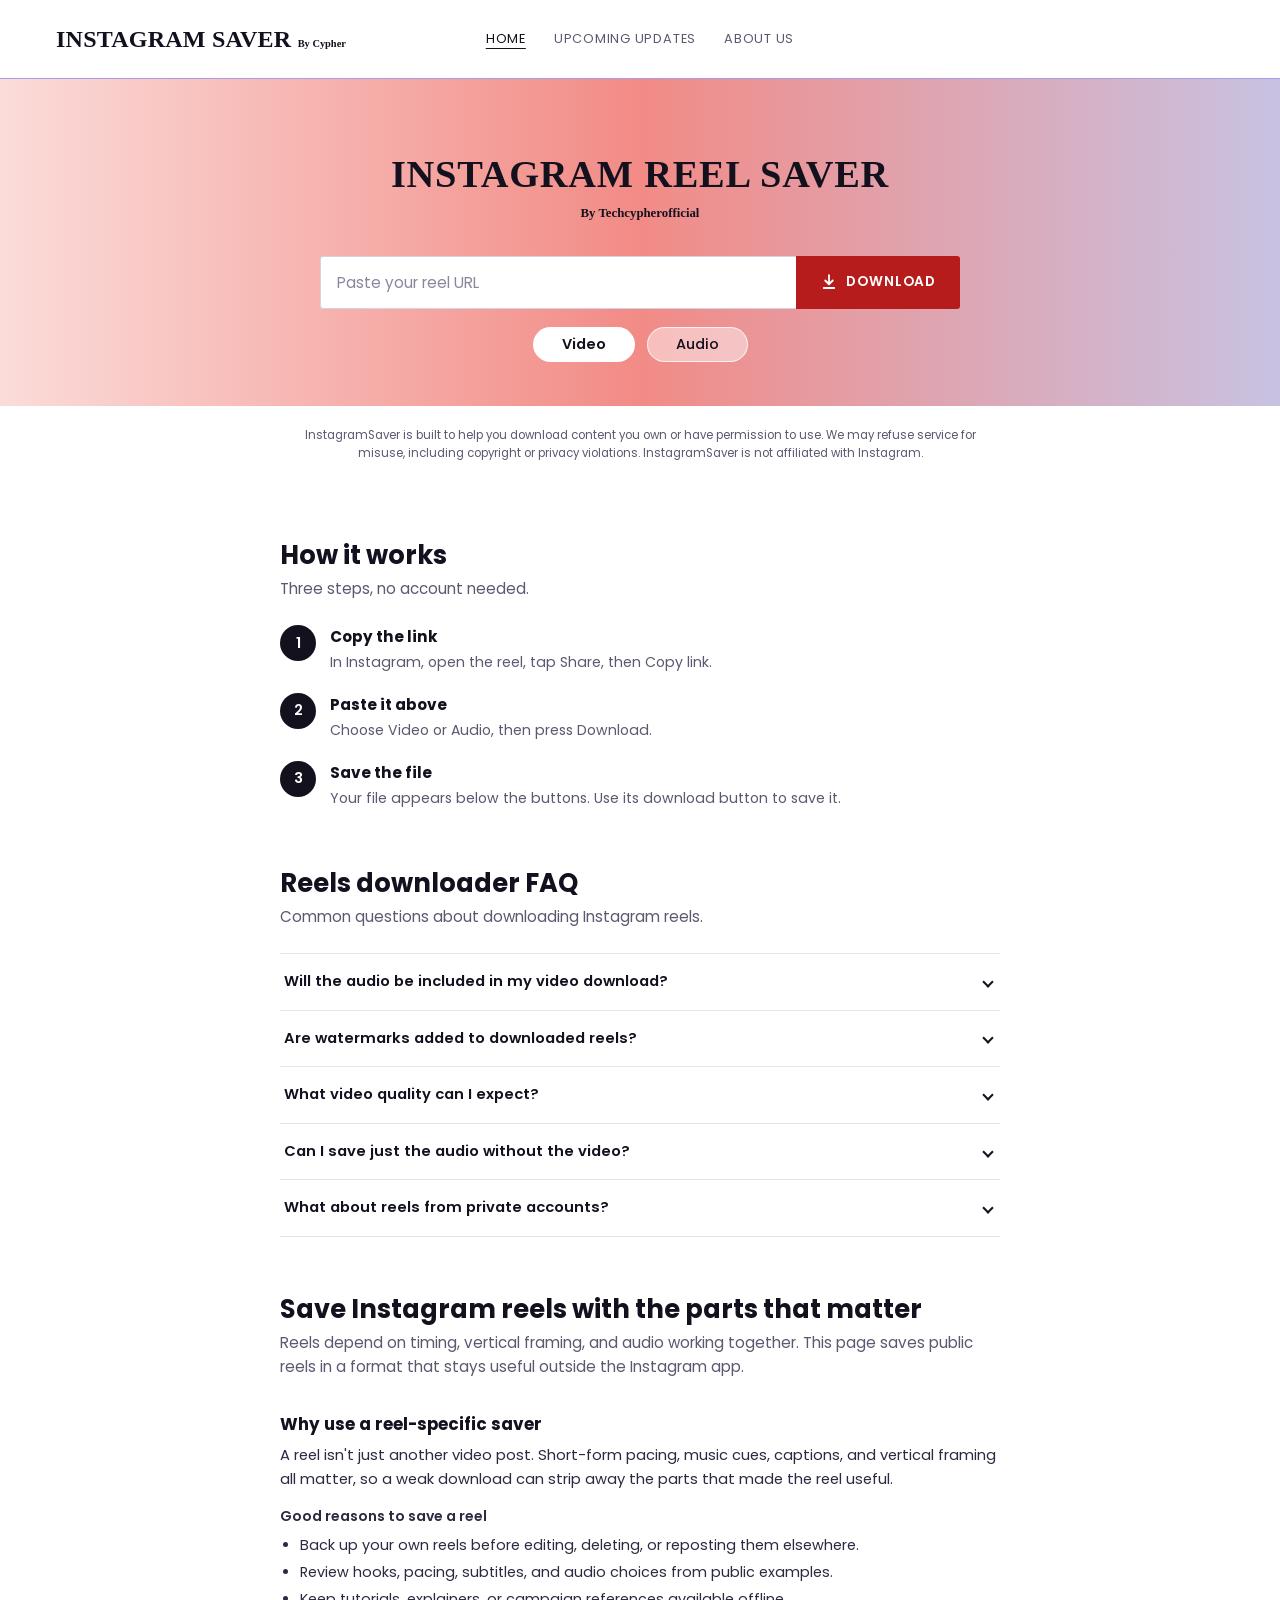
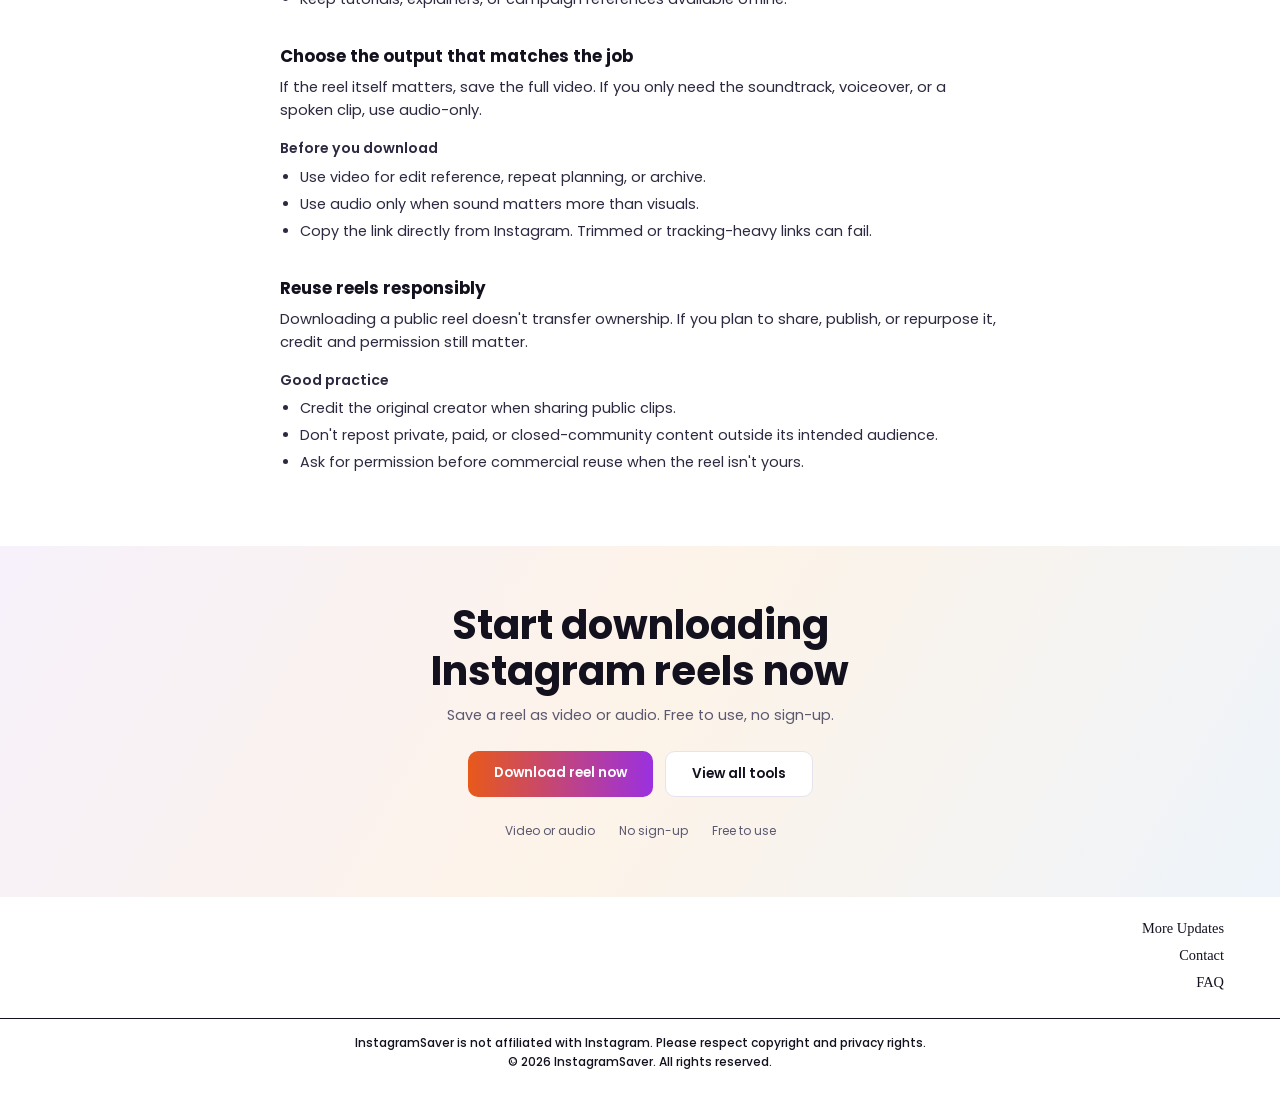
==== index.html @ fcf40c6c "Add files via upload" ====
<!DOCTYPE html>
<html lang="en">
<head>
<meta charset="utf-8">
<meta name="viewport" content="width=device-width, initial-scale=1">
<title>Instagram Reel Saver – save reels as video or audio</title>
<meta name="description" content="Paste an Instagram reel link and save it as video or audio. Built for content you own or have permission to use.">
<link rel="icon" href="favicon.svg" type="image/svg+xml">
<link rel="preconnect" href="https://fonts.googleapis.com">
<link rel="preconnect" href="https://fonts.gstatic.com" crossorigin>
<link href="https://fonts.googleapis.com/css2?family=Poppins:wght@400;500;600;700&display=swap" rel="stylesheet">
<link rel="stylesheet" href="style.css">
</head>
<body>

<header class="site-header">
  <a class="brand" href="index.html">INSTAGRAM SAVER <small>By Cypher</small></a>
  <nav class="nav" aria-label="Main">
    <a href="index.html" aria-current="page">Home</a>
    <a href="updates.html">Upcoming Updates</a>
    <a href="about.html">About Us</a>
  </nav>
</header>

<main>
  <section class="hero" id="top">
    <h1 id="page-title">INSTAGRAM REEL SAVER</h1>
    <p class="byline">By Techcypherofficial</p>

    <form id="saver-form" class="saver" novalidate>
      <label for="url" class="sr-only">Instagram reel URL</label>
      <input id="url" name="url" type="url" inputmode="url" placeholder="Paste your reel URL" autocomplete="off">
      <button type="submit" class="btn-download">
        <svg width="18" height="18" viewBox="0 0 24 24" aria-hidden="true"><path d="M12 3v12m0 0-5-5m5 5 5-5M5 20h14" fill="none" stroke="currentColor" stroke-width="2.4" stroke-linecap="round" stroke-linejoin="round"/></svg>
        Download
      </button>
    </form>

    <div class="mode" role="group" aria-label="Output type">
      <button type="button" data-mode="video" aria-pressed="true">Video</button>
      <button type="button" data-mode="audio" aria-pressed="false">Audio</button>
    </div>

    <div id="result" class="result" aria-live="polite" hidden></div>
  </section>

  <p class="notice">
    InstagramSaver is built to help you download content you own or have permission to use.
    We may refuse service for misuse, including copyright or privacy violations.
    InstagramSaver is not affiliated with Instagram.
  </p>

  <section class="section">
    <h2>How it works</h2>
    <p class="lede">Three steps, no account needed.</p>
    <ol class="steps">
      <li><span class="n">1</span><div><strong>Copy the link</strong><span class="d">In Instagram, open the reel, tap Share, then Copy link.</span></div></li>
      <li><span class="n">2</span><div><strong>Paste it above</strong><span class="d">Choose Video or Audio, then press Download.</span></div></li>
      <li><span class="n">3</span><div><strong>Save the file</strong><span class="d">Your file appears below the buttons. Use its download button to save it.</span></div></li>
    </ol>
  </section>

  <section class="section faq" id="faq">
    <h2>Reels downloader FAQ</h2>
    <p class="lede">Common questions about downloading Instagram reels.</p>

    <details>
      <summary>Will the audio be included in my video download?</summary>
      <p>Yes. The video file keeps the reel's own audio, including music and voiceover. To save only the sound, switch to the Audio tab.</p>
    </details>
    <details>
      <summary>Are watermarks added to downloaded reels?</summary>
      <p>This site doesn't add its own watermark or branding to your file.</p>
    </details>
    <details>
      <summary>What video quality can I expect?</summary>
      <p>You get the quality the creator uploaded and Instagram makes available. We don't re-encode files, so some reels will be lower resolution than others.</p>
    </details>
    <details>
      <summary>Can I save just the audio without the video?</summary>
      <p>Yes. Choose Audio, paste the link, and download the reel's soundtrack or voiceover as an audio file.</p>
    </details>
    <details>
      <summary>What about reels from private accounts?</summary>
      <p>Private accounts aren't supported. Only public reels can be saved.</p>
    </details>
  </section>

  <section class="section">
    <h2>Save Instagram reels with the parts that matter</h2>
    <p class="lede">Reels depend on timing, vertical framing, and audio working together. This page saves public reels in a format that stays useful outside the Instagram app.</p>

    <h3>Why use a reel-specific saver</h3>
    <p>A reel isn't just another video post. Short-form pacing, music cues, captions, and vertical framing all matter, so a weak download can strip away the parts that made the reel useful.</p>
    <p class="list-label">Good reasons to save a reel</p>
    <ul>
      <li>Back up your own reels before editing, deleting, or reposting them elsewhere.</li>
      <li>Review hooks, pacing, subtitles, and audio choices from public examples.</li>
      <li>Keep tutorials, explainers, or campaign references available offline.</li>
    </ul>

    <h3>Choose the output that matches the job</h3>
    <p>If the reel itself matters, save the full video. If you only need the soundtrack, voiceover, or a spoken clip, use audio-only.</p>
    <p class="list-label">Before you download</p>
    <ul>
      <li>Use video for edit reference, repeat planning, or archive.</li>
      <li>Use audio only when sound matters more than visuals.</li>
      <li>Copy the link directly from Instagram. Trimmed or tracking-heavy links can fail.</li>
    </ul>

    <h3>Reuse reels responsibly</h3>
    <p>Downloading a public reel doesn't transfer ownership. If you plan to share, publish, or repurpose it, credit and permission still matter.</p>
    <p class="list-label">Good practice</p>
    <ul>
      <li>Credit the original creator when sharing public clips.</li>
      <li>Don't repost private, paid, or closed-community content outside its intended audience.</li>
      <li>Ask for permission before commercial reuse when the reel isn't yours.</li>
    </ul>
  </section>

  <section class="cta-band">
    <h2>Start downloading Instagram reels now</h2>
    <p>Save a reel as video or audio. Free to use, no sign-up.</p>
    <div class="cta-actions">
      <a class="btn-grad" href="#saver-form">Download reel now</a>
      <a class="btn-ghost" href="updates.html">View all tools</a>
    </div>
    <ul class="cta-points">
      <li>Video or audio</li>
      <li>No sign-up</li>
      <li>Free to use</li>
    </ul>
  </section>
</main>

<footer class="site-footer">
  <ul class="footer-links">
    <li><a href="updates.html">More Updates</a></li>
    <li><a href="about.html#contact">Contact</a></li>
    <li><a href="index.html#faq">FAQ</a></li>
  </ul>
  <p class="legal">InstagramSaver is not affiliated with Instagram. Please respect copyright and privacy rights.<br>© 2026 InstagramSaver. All rights reserved.</p>
</footer>

<script src="script.js"></script>
</body>
</html>
---- style.css ----
:root{
  --ink:#14111f;
  --muted:#5b5870;
  --line:#e6e3ef;
  --red:#b71c1c;
  --red-dark:#8f1414;
  --navy:#3730c8;
  --orange:#e8591a;
  --purple:#9b30e0;
  --font-body:"Poppins",system-ui,-apple-system,"Segoe UI",Roboto,sans-serif;
  --font-serif:"Times New Roman",Times,serif;
}

*,*::before,*::after{box-sizing:border-box}
html{scroll-behavior:smooth}
body{margin:0;font-family:var(--font-body);color:var(--ink);background:#fff;line-height:1.6;-webkit-font-smoothing:antialiased}
img{max-width:100%;display:block}
a{color:inherit}
.sr-only{position:absolute;width:1px;height:1px;overflow:hidden;clip:rect(0 0 0 0);white-space:nowrap}
:focus-visible{outline:3px solid var(--navy);outline-offset:3px}
@media (prefers-reduced-motion:reduce){html{scroll-behavior:auto}*{transition:none!important}}

/* ---------- Header ---------- */
.site-header{display:grid;grid-template-columns:1fr auto 1fr;align-items:center;gap:12px 32px;padding:20px clamp(16px,5vw,56px);border-bottom:1px solid #a89de8;background:#fff}
.site-header::after{content:""}
.brand{font-family:var(--font-serif);font-weight:700;font-size:1.5rem;letter-spacing:.01em;text-decoration:none;white-space:nowrap}
.brand small{font-size:.65rem;font-weight:700;letter-spacing:0}
.nav{display:flex;gap:28px;flex-wrap:wrap;justify-content:center}
.nav a{font-size:.8rem;letter-spacing:.06em;text-transform:uppercase;text-decoration:none;color:var(--muted)}
.nav a:hover{color:var(--ink)}
.nav a[aria-current="page"]{color:var(--ink);text-decoration:underline;text-underline-offset:5px}
@media (max-width:760px){
  .site-header{grid-template-columns:1fr;justify-items:center;text-align:center}
  .site-header::after{display:none}
  .nav{gap:18px}
}

/* ---------- Hero / downloader ---------- */
.hero{background:linear-gradient(90deg,#fbdcd9 0%,#f28b86 50%,#c8c2e2 100%);padding:clamp(40px,7vw,72px) 20px 44px;text-align:center}
.hero h1{font-family:var(--font-serif);font-size:clamp(1.6rem,4.5vw,2.4rem);margin:0;letter-spacing:.02em;line-height:1.2}
.byline{font-family:var(--font-serif);font-weight:700;font-size:.8rem;margin:6px 0 32px}
.saver{display:flex;max-width:640px;margin:0 auto}
.saver input{flex:1;min-width:0;padding:14px 16px;border:1px solid #d6d2e2;border-right:0;font:400 .95rem var(--font-body);background:#fff;color:var(--ink);border-radius:3px 0 0 3px}
.saver input::placeholder{color:#8a869c}
.btn-download{display:inline-flex;align-items:center;gap:8px;padding:0 24px;background:var(--red);color:#fff;border:0;font:600 .85rem var(--font-body);letter-spacing:.06em;text-transform:uppercase;cursor:pointer;border-radius:0 3px 3px 0;transition:background .15s}
.btn-download:hover{background:var(--red-dark)}
.btn-download:disabled{opacity:.7;cursor:wait}
@media (max-width:520px){
  .saver{flex-direction:column;gap:10px}
  .saver input{border-right:1px solid #d6d2e2;border-radius:3px}
  .btn-download{justify-content:center;padding:14px 24px;border-radius:3px}
}

.mode{display:flex;justify-content:center;gap:12px;margin-top:18px}
.mode button{font:500 .9rem var(--font-body);padding:6px 28px;border-radius:999px;border:1px solid rgba(255,255,255,.75);background:rgba(255,255,255,.45);color:var(--ink);cursor:pointer;transition:background .15s}
.mode button:hover{background:rgba(255,255,255,.75)}
.mode button[aria-pressed="true"]{background:#fff;font-weight:600}

.result{max-width:640px;margin:24px auto 0;background:#fff;border:1px solid var(--ink);border-radius:14px;padding:16px;text-align:left}
.result[hidden]{display:none}
.result.is-error{border-color:var(--red);color:var(--red-dark);font-size:.9rem}
.result.is-loading{font-size:.9rem;color:var(--muted)}
.result-row{display:flex;gap:14px;align-items:center;margin-bottom:14px}
.result-thumb{width:72px;height:96px;object-fit:cover;border-radius:8px;background:#eee}
.result-title{margin:0;font-weight:600;font-size:.95rem;overflow-wrap:anywhere}
.result-author{margin:2px 0 0;font-size:.8rem;color:var(--muted)}
.result-note{margin:0;font-size:.85rem;color:var(--muted)}

/* ---------- Buttons shared ---------- */
.btn-grad{display:inline-block;background:linear-gradient(90deg,var(--orange),var(--purple));color:#fff;padding:12px 26px;border-radius:10px;font:600 .85rem var(--font-body);text-decoration:none;text-align:center}
.btn-grad:hover{filter:brightness(1.06)}
.btn-ghost{display:inline-block;background:#fff;border:1px solid var(--line);color:var(--ink);padding:12px 26px;border-radius:10px;font:600 .85rem var(--font-body);text-decoration:none}
.btn-ghost:hover{border-color:#bdb8d2}
.result-link{display:block}

/* ---------- Content sections ---------- */
.notice{max-width:760px;margin:0 auto;padding:20px;text-align:center;font-size:.72rem;color:var(--muted)}
.section{max-width:760px;margin:0 auto;padding:56px 20px 0}
.section h2{font-size:1.6rem;line-height:1.25;margin:0 0 6px}
.section .lede{margin:0 0 24px;color:var(--muted);font-size:.95rem}
.section h3{font-size:1.05rem;margin:32px 0 6px}
.section p{margin:0 0 12px;font-size:.92rem;color:#2c2940}
.section ul{margin:6px 0 0;padding-left:20px;font-size:.9rem;color:#2c2940}
.section li{margin-bottom:4px}
.section .list-label{font-weight:600;font-size:.88rem;margin:14px 0 0}

.steps{list-style:none;margin:0;padding:0;display:grid;gap:18px}
.steps li{display:grid;grid-template-columns:36px 1fr;gap:14px;align-items:start;margin:0}
.steps .n{width:36px;height:36px;border-radius:50%;background:var(--ink);color:#fff;display:grid;place-items:center;font-weight:600;font-size:.9rem}
.steps strong{display:block;font-size:.95rem}
.steps span.d{font-size:.88rem;color:var(--muted)}

/* FAQ */
.faq details{border-bottom:1px solid var(--line)}
.faq details:first-of-type{border-top:1px solid var(--line)}
.faq summary{list-style:none;cursor:pointer;display:flex;justify-content:space-between;align-items:center;gap:16px;padding:16px 4px;font-weight:600;font-size:.92rem}
.faq summary::-webkit-details-marker{display:none}
.faq summary::after{content:"";width:8px;height:8px;border-right:2px solid var(--ink);border-bottom:2px solid var(--ink);transform:rotate(45deg);transition:transform .2s;flex:none;margin-right:4px}
.faq details[open] summary::after{transform:rotate(-135deg)}
.faq details p{padding:0 4px 16px;margin:0;font-size:.88rem;color:var(--muted)}

/* ---------- CTA band ---------- */
.cta-band{margin-top:72px;padding:56px 20px;text-align:center;background:linear-gradient(120deg,#f6f1fb 0%,#fdf3e8 50%,#eef4fa 100%)}
.cta-band h2{margin:0 auto 10px;max-width:520px;font-size:clamp(1.8rem,4vw,2.5rem);line-height:1.15;font-weight:700}
.cta-band p{margin:0 auto 24px;max-width:460px;color:var(--muted);font-size:.9rem}
.cta-actions{display:flex;flex-wrap:wrap;gap:12px;justify-content:center}
.cta-points{list-style:none;display:flex;flex-wrap:wrap;gap:8px 24px;justify-content:center;margin:24px 0 0;padding:0;font-size:.75rem;color:var(--muted)}

/* ---------- Footer ---------- */
.site-footer{padding:20px 0 28px}
.footer-links{list-style:none;margin:0 clamp(16px,5vw,56px) 24px auto;padding:0;width:max-content;font-family:var(--font-serif);font-size:.9rem;display:grid;gap:4px;text-align:right}
.footer-links a{text-decoration:none}
.footer-links a:hover{text-decoration:underline}
.legal{margin:0;padding:14px 20px 0;border-top:1px solid var(--ink);text-align:center;font-size:.75rem;font-weight:500}

/* ---------- Upcoming updates ---------- */
.updates{background:linear-gradient(90deg,#000 0%,#14146b 55%,#3330c8 100%);color:#fff;padding:clamp(48px,8vw,80px) 20px;min-height:420px;text-align:center;font-family:var(--font-serif)}
.updates h1{font-size:clamp(1.5rem,4vw,2rem);margin:0 0 40px;letter-spacing:.02em}
.updates h2{font-size:clamp(1.3rem,3.6vw,1.9rem);margin:0 0 14px;letter-spacing:.02em}
.updates ul{list-style:none;padding:0;margin:0 0 40px;font-size:1.1rem}

/* ---------- About ---------- */
.about{min-height:420px;display:grid;place-items:center;padding:60px 20px;text-align:center;font-family:var(--font-serif)}
.about h1{font-size:clamp(1.8rem,5vw,2.4rem);line-height:1.4;margin:0;max-width:640px}
.contact{max-width:760px;margin:0 auto;padding:0 20px 8px;text-align:center;font-size:.92rem;color:var(--muted)}
.contact a{color:var(--ink);font-weight:600}
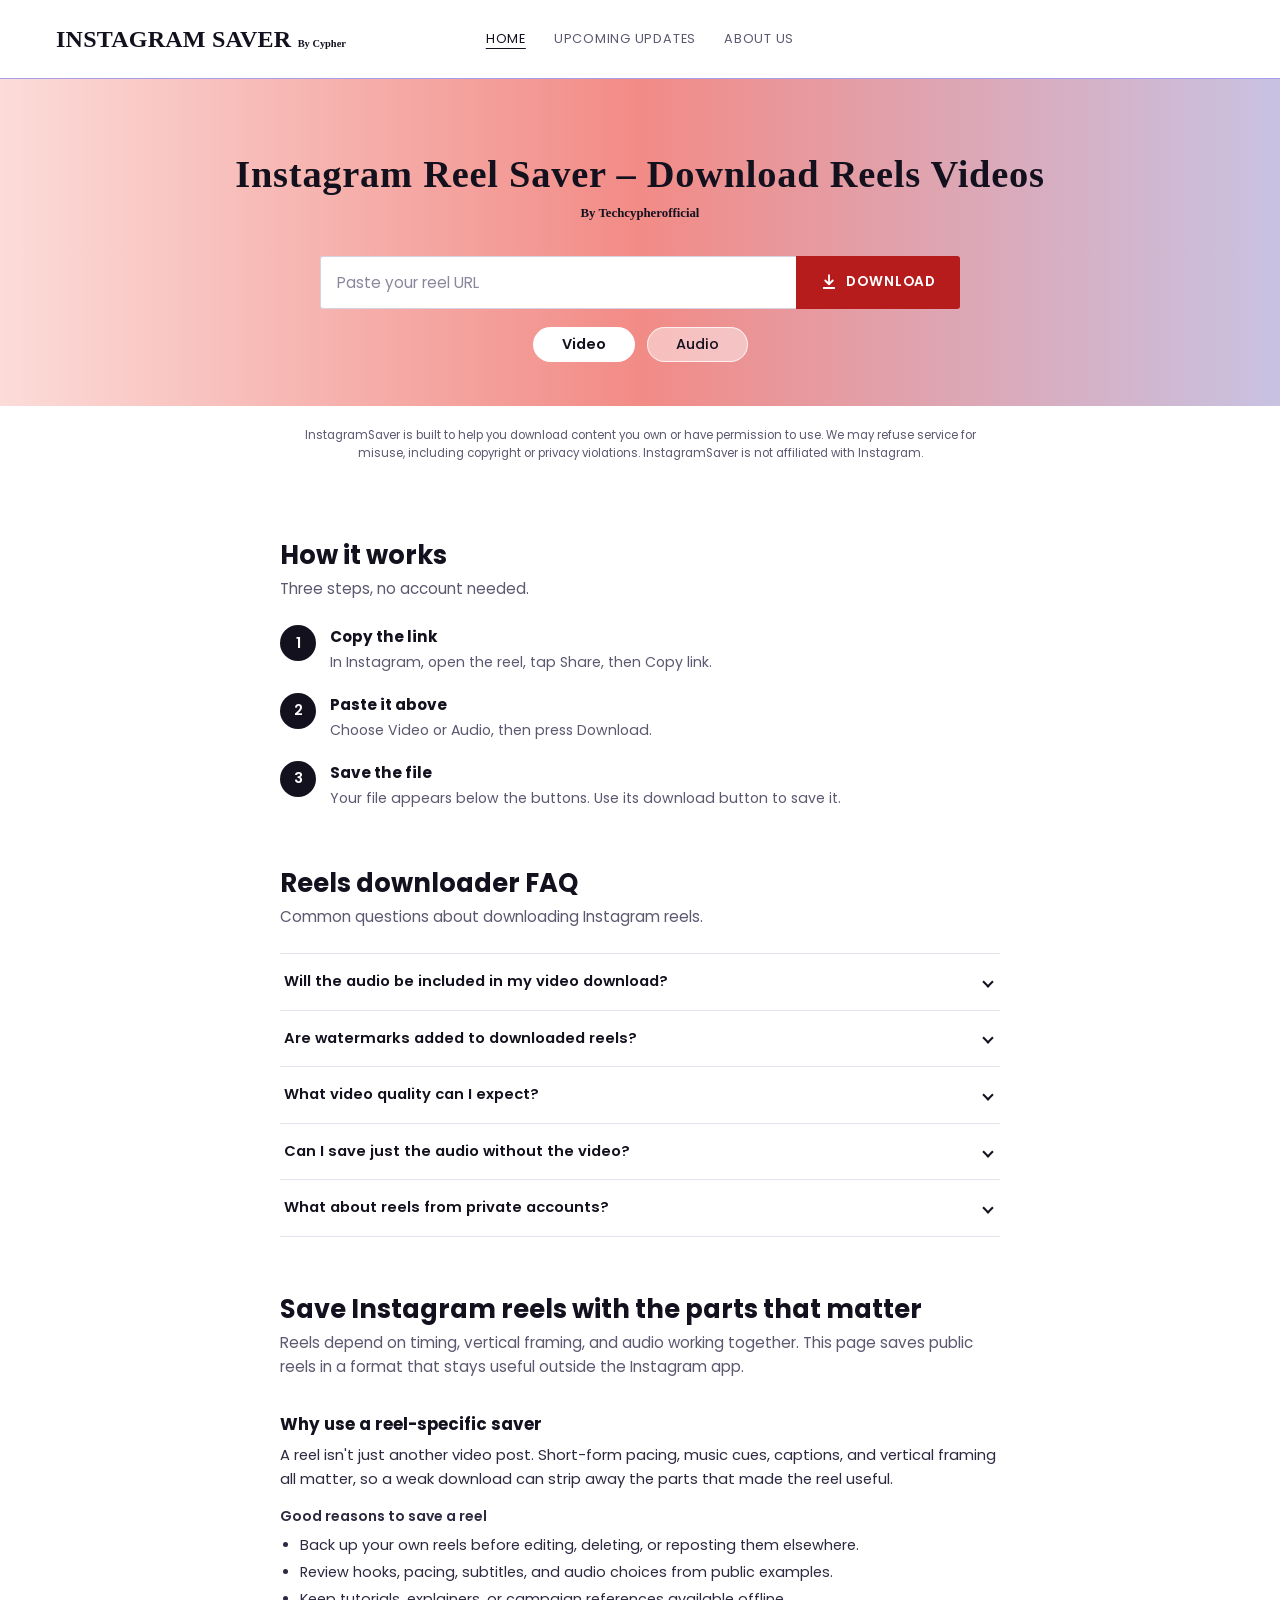
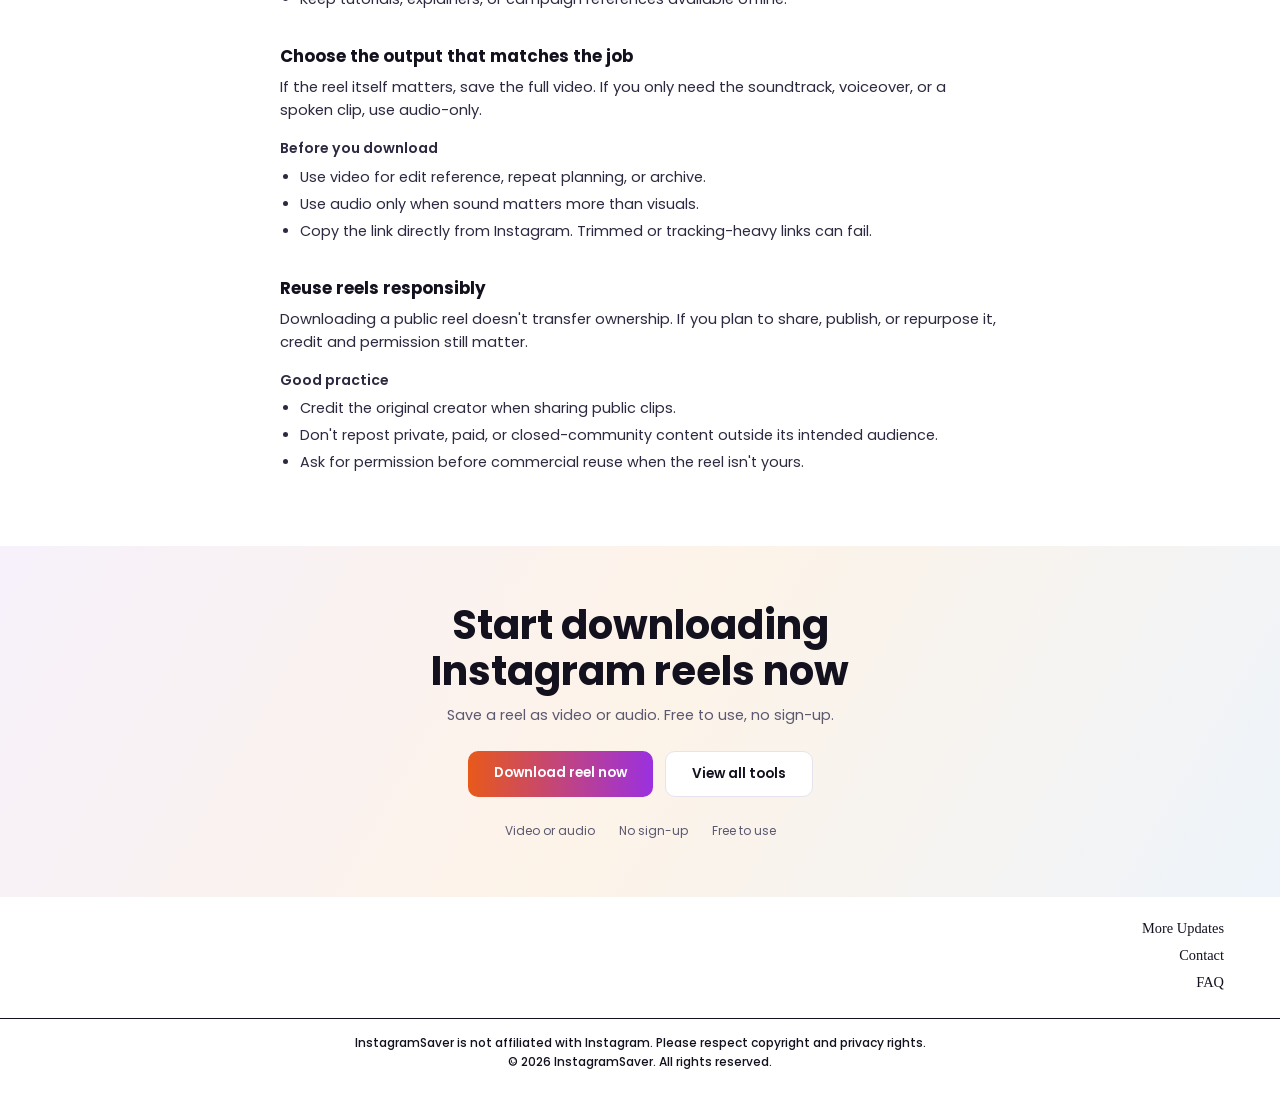
==== commit 80fba21b: "Update index.html" ====
--- a/index.html
+++ b/index.html
@@ -1,10 +1,12 @@
 <!DOCTYPE html>
 <html lang="en">
 <head>
+  <meta name="google-site-verification" content="kC2HKuC-DLWvuDp8GVmIfzFWY_JKOBkTuTOyEQKfMyM" />
 <meta charset="utf-8">
 <meta name="viewport" content="width=device-width, initial-scale=1">
-<title>Instagram Reel Saver – save reels as video or audio</title>
-<meta name="description" content="Paste an Instagram reel link and save it as video or audio. Built for content you own or have permission to use.">
+<title>Instagram Reel Saver – Download Reels as MP4 & MP3</title>
+  <meta name="description" content="Download Instagram Reels videos in HD MP4 or extract audio in MP3. Fast, free and easy-to-use Instagram Reel Saver.Built for content you own or have permission to use">
+  <link rel="canonical" href="https://instagramsaver.techcypher.workers.dev/">
 <link rel="icon" href="favicon.svg" type="image/svg+xml">
 <link rel="preconnect" href="https://fonts.googleapis.com">
 <link rel="preconnect" href="https://fonts.gstatic.com" crossorigin>
@@ -24,7 +26,7 @@
 
 <main>
   <section class="hero" id="top">
-    <h1 id="page-title">INSTAGRAM REEL SAVER</h1>
+   <h1>Instagram Reel Saver – Download Reels Videos</h1>
     <p class="byline">By Techcypherofficial</p>
 
     <form id="saver-form" class="saver" novalidate>
--- a/style.css
+++ b/style.css
@@ -124,3 +124,88 @@
 .about h1{font-size:clamp(1.8rem,5vw,2.4rem);line-height:1.4;margin:0;max-width:640px}
 .contact{max-width:760px;margin:0 auto;padding:0 20px 8px;text-align:center;font-size:.92rem;color:var(--muted)}
 .contact a{color:var(--ink);font-weight:600}
+
+
+/* ---------- In-page video and audio players ---------- */
+.result.is-ready {
+  max-width: 760px;
+}
+
+.result-media {
+  width: 100%;
+  margin: 4px 0 16px;
+  overflow: hidden;
+  border-radius: 12px;
+  background: #111;
+}
+
+.result-video {
+  display: block;
+  width: 100%;
+  max-height: min(75vh, 760px);
+  aspect-ratio: 9 / 16;
+  object-fit: contain;
+  margin: 0 auto;
+  background: #111;
+}
+
+.result-audio-wrap {
+  display: grid;
+  gap: 12px;
+  padding: 18px;
+  background: linear-gradient(120deg, #fff2f5, #f5edff);
+  border: 1px solid #eaddec;
+  border-radius: 12px;
+  margin: 4px 0 16px;
+}
+
+.result-audio-heading {
+  display: flex;
+  align-items: center;
+  gap: 12px;
+  min-width: 0;
+  font-weight: 600;
+}
+
+.result-audio-icon {
+  width: 44px;
+  height: 44px;
+  flex: 0 0 44px;
+  display: grid;
+  place-items: center;
+  border-radius: 10px;
+  color: #fff;
+  background: linear-gradient(135deg, var(--orange), var(--purple));
+  font-size: 1.25rem;
+}
+
+.result-audio {
+  display: block;
+  width: 100%;
+  min-height: 42px;
+}
+
+.result-media-note {
+  margin: -6px 0 14px;
+  color: var(--muted);
+  font-size: .8rem;
+}
+
+.result-link {
+  width: 100%;
+}
+
+@media (max-width: 520px) {
+  .result.is-ready {
+    padding: 12px;
+  }
+
+  .result-video {
+    max-height: 68vh;
+  }
+
+  .result-audio-wrap {
+    padding: 14px;
+  }
+}
+
